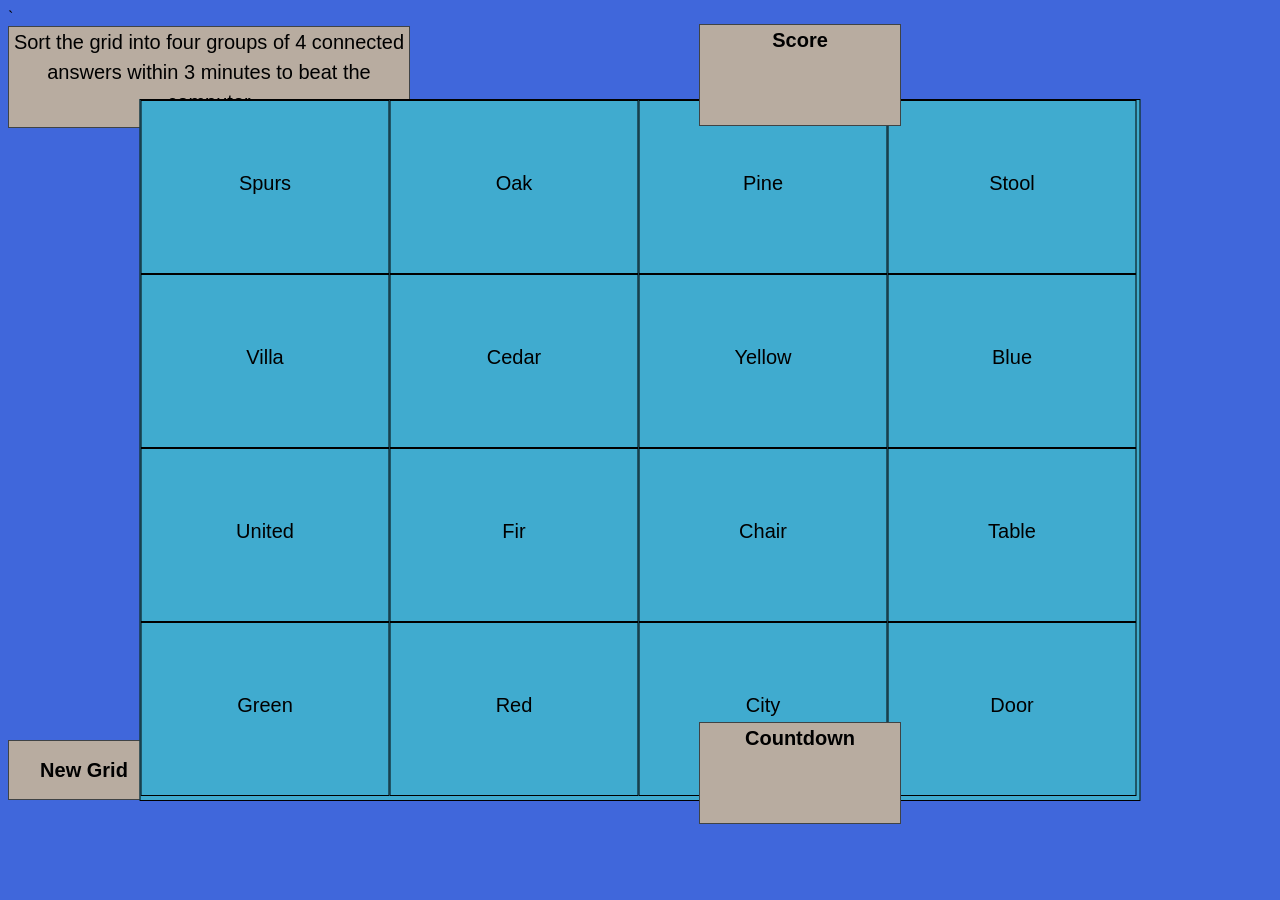
==== home.html @ 1bae53d9 "Score-counter working" ====
<!DOCTYPE html>
<html>
<head>
  <title>Connecting Wall</title>
  <link rel="stylesheet" type="text/css" href="css/app.css">
  <script src="http://ajax.googleapis.com/ajax/libs/jquery/1.11.1/jquery.min.js"></script>`
  <script src= "js/app.js"></script>
</head>
<body>
      
      <div id="newGrid">New Grid</div>
  

  <div class="grid">
      <div class="box"></div>
      <div class="box"></div>
      <div class="box"></div>
      <div class="box"></div>
      <div class="box"></div>
      <div class="box"></div>
      <div class="box"></div>
      <div class="box"></div>
      <div class="box"></div>
      <div class="box"></div>
      <div class="box"></div>
      <div class="box"></div>
      <div class="box"></div>
      <div class="box"></div>
      <div class="box"></div>
      <div class="box"></div>
  </div>

  <div>
    <div id="countdown">Countdown</div>
    <div class="score">Score
      <p id="playerScore">
        
      </p>
    </div>
  </div>

    <div id="instructions">Sort the grid into four groups of 4 connected answers within 3 minutes to beat the computer</div>
 



</body>
</html>
---- css/app.css ----
body{
  background-color: #4067DB;
}

.grid{
  height: 700px;
  width: 999px;
  border:1px solid black;
  position: fixed;
  top: 50%;
  left: 50%;
  background-color: #40ABCF;
  transform: translate(-50%, -50%);
}

#instructions{
  height: 100px;
  width: 400px;
  border: 1px solid #3F4345;
  float: left;
  background-color: #B8ACA0;
  font-size: 20px;
  font-family: arial;
  text-align: center;
  line-height: 30px; 
   
}

.score{
  height: 100px;
  width: 200px;
  border: 1px solid #3F4345;
  float: left;
  background-color: #B8ACA0;
  font-size: 20px;
  font-family: arial;
  text-align: center;
  font-weight: bold;
  line-height: 30px;
  position:  absolute;
  left: 800px;
  top: 75px;
  transform: translate(-50%, -50%)
}

#newGrid{
  height: 58px;
  width: 150px;
  border: 1px solid #3F4345;
  float: left;
  background-color: #B8ACA0;
  font-size: 20px;
  font-family: arial;
  text-align: center;
  font-weight: bold;
  line-height: 58px;
  position:  absolute;
  bottom: 100px;
}

#countdown{
  height: 100px;
  width: 200px;
  border: 1px solid #3F4345;
  float: left;
  background-color: #B8ACA0;
  font-size: 20px;
  font-family: arial;
  text-align: center;
  font-weight: bold;
  line-height: 30px;
  position:  absolute;
  bottom: 25px;
  left: 800px;
  transform: translate(-50%, -50%)
}

.buttons{
  height: 56px;
  width: 202px;
  border: 2px solid #3F4345;
  margin: 0 auto;
  float: left;
  margin: 0 auto;
  background-color: #B8ACA0;
}

.box{
  padding-top: 2px;
  padding-right: 2px;
  padding-bottom: 2px;
  padding-left: 2px;
  height: 168px;
  width: 243px;
  border: 1px solid black;
  float: left;
  margin: 0 auto;
  font-size: 20px;
  font-family: arial;
  text-align: center;
  /*getting text to center vertically was a pain*/
  line-height: 160px;
  background-color: #40ABCF;
}

.clicked{
  padding-top: 2px;
  padding-right: 2px;
  padding-bottom: 2px;
  padding-left: 2px;
  height: 168px;
  width: 243px;
  border: 1px solid black;
  float: left;
  margin: 0 auto;
  font-size: 21px;
  font-family: arial;
  text-align: center;
  font-weight: bold;
  /*getting text to center vertically was a pain*/
  line-height: 160px;
  background-color: #99C789;
}

.group1{
  padding-top: 2px;
  padding-right: 2px;
  padding-bottom: 2px;
  padding-left: 2px;
  height: 168px;
  width: 243px;
  border: 1px solid black;
  float: left;
  margin: 0 auto;
  font-size: 21px;
  font-family: arial;
  text-align: center;
  font-weight: bold;
  /*getting text to center vertically was a pain*/
  line-height: 160px;
  background-color: #9C6DBF;
}

.group2{
  padding-top: 2px;
  padding-right: 2px;
  padding-bottom: 2px;
  padding-left: 2px;
  height: 168px;
  width: 243px;
  border: 1px solid black;
  float: left;
  margin: 0 auto;
  font-size: 21px;
  font-family: arial;
  text-align: center;
  font-weight: bold;
  /*getting text to center vertically was a pain*/
  line-height: 160px;
  background-color: #B06B5B;
}

.group3{
  padding-top: 2px;
  padding-right: 2px;
  padding-bottom: 2px;
  padding-left: 2px;
  height: 168px;
  width: 243px;
  border: 1px solid black;
  float: left;
  margin: 0 auto;
  font-size: 21px;
  font-family: arial;
  text-align: center;
  font-weight: bold;
  /*getting text to center vertically was a pain*/
  line-height: 160px;
  background-color: #CC8029;
}

.group4{
  padding-top: 2px;
  padding-right: 2px;
  padding-bottom: 2px;
  padding-left: 2px;
  height: 168px;
  width: 243px;
  border: 1px solid black;
  float: left;
  margin: 0 auto;
  font-size: 21px;
  font-family: arial;
  text-align: center;
  font-weight: bold;
  /*getting text to center vertically was a pain*/
  line-height: 160px;
  background-color: #B8ACA0;
}
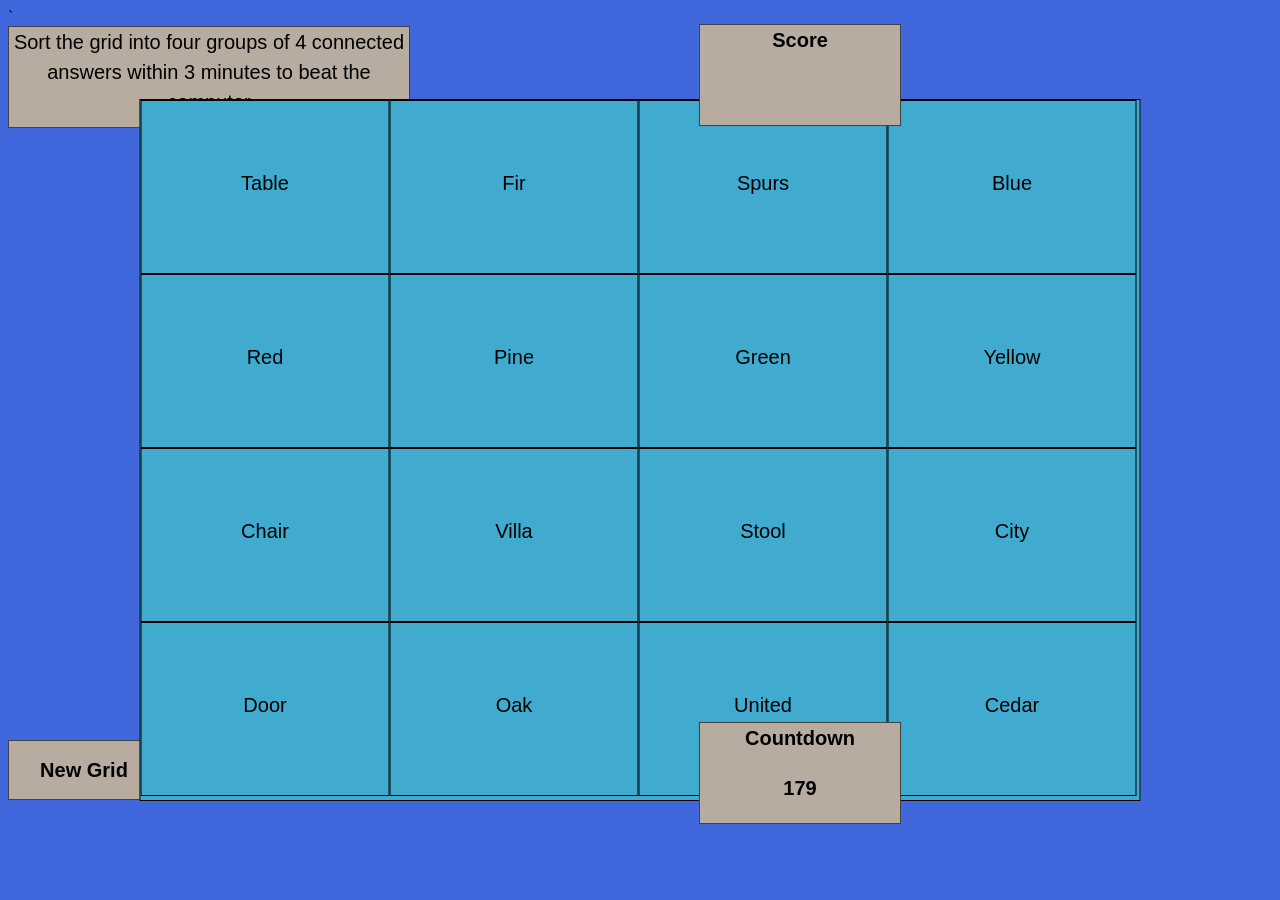
==== commit 7334a03e: "countdown timer added" ====
--- a/home.html
+++ b/home.html
@@ -31,7 +31,8 @@
   </div>
 
   <div>
-    <div id="countdown">Countdown</div>
+    <div class="countdown">Countdown
+      <p id="countdown"></p></div>
     <div class="score">Score
       <p id="playerScore">
         
--- a/css/app.css
+++ b/css/app.css
@@ -58,7 +58,7 @@
   bottom: 100px;
 }
 
-#countdown{
+.countdown{
   height: 100px;
   width: 200px;
   border: 1px solid #3F4345;
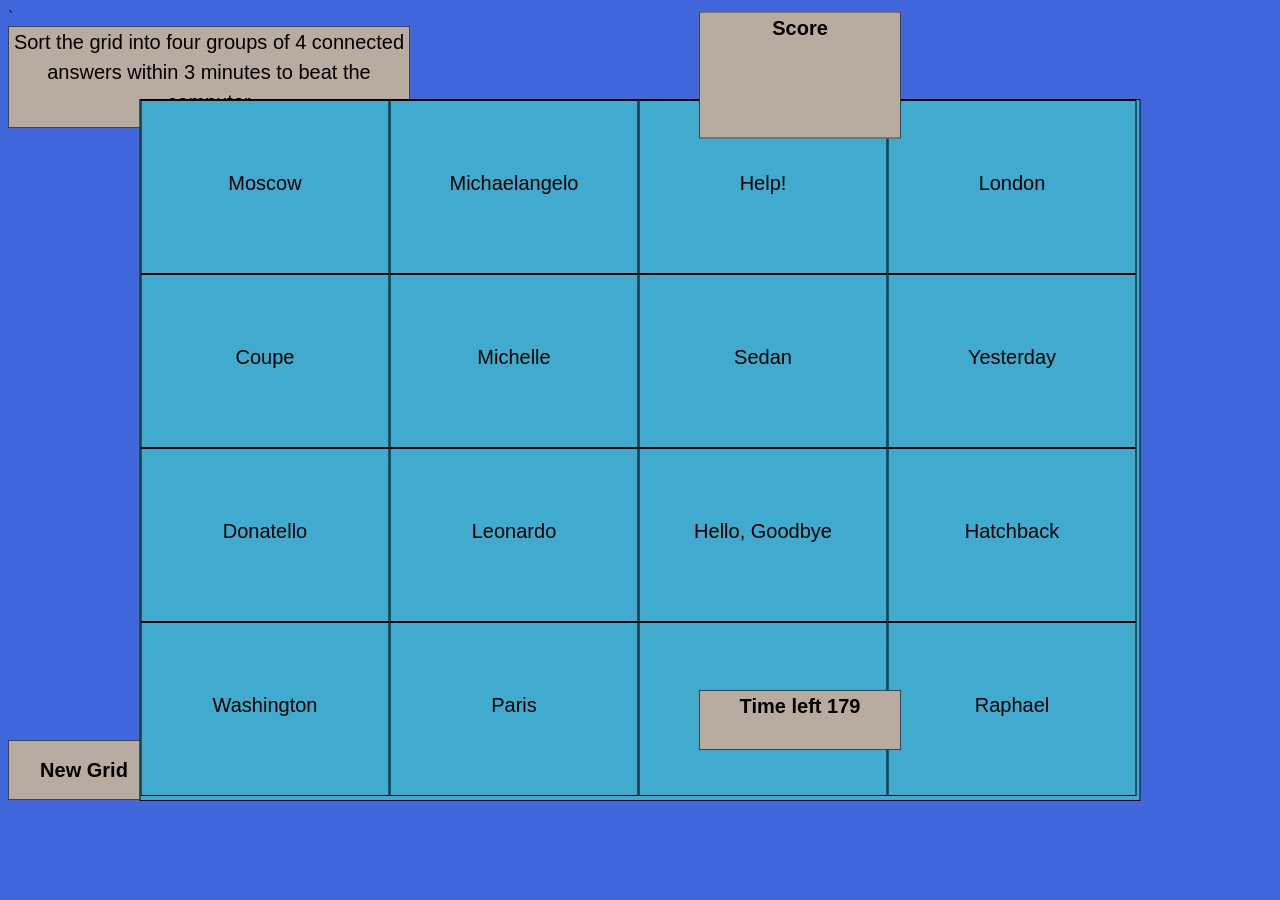
==== commit 9964229b: "New Grid nearly works" ====
--- a/home.html
+++ b/home.html
@@ -31,12 +31,11 @@
   </div>
 
   <div>
-    <div class="countdown">Countdown
-      <p id="countdown"></p></div>
+    <div>
+      <p class="timer"></p>
+    </div>
     <div class="score">Score
-      <p id="playerScore">
-        
-      </p>
+      <p id="playerScore"></p>
     </div>
   </div>
 
--- a/css/app.css
+++ b/css/app.css
@@ -27,7 +27,7 @@
 }
 
 .score{
-  height: 100px;
+  height: 125px;
   width: 200px;
   border: 1px solid #3F4345;
   float: left;
@@ -58,8 +58,8 @@
   bottom: 100px;
 }
 
-.countdown{
-  height: 100px;
+.timer{
+  height: 58px;
   width: 200px;
   border: 1px solid #3F4345;
   float: left;
@@ -70,7 +70,7 @@
   font-weight: bold;
   line-height: 30px;
   position:  absolute;
-  bottom: 25px;
+  bottom: 100px;
   left: 800px;
   transform: translate(-50%, -50%)
 }
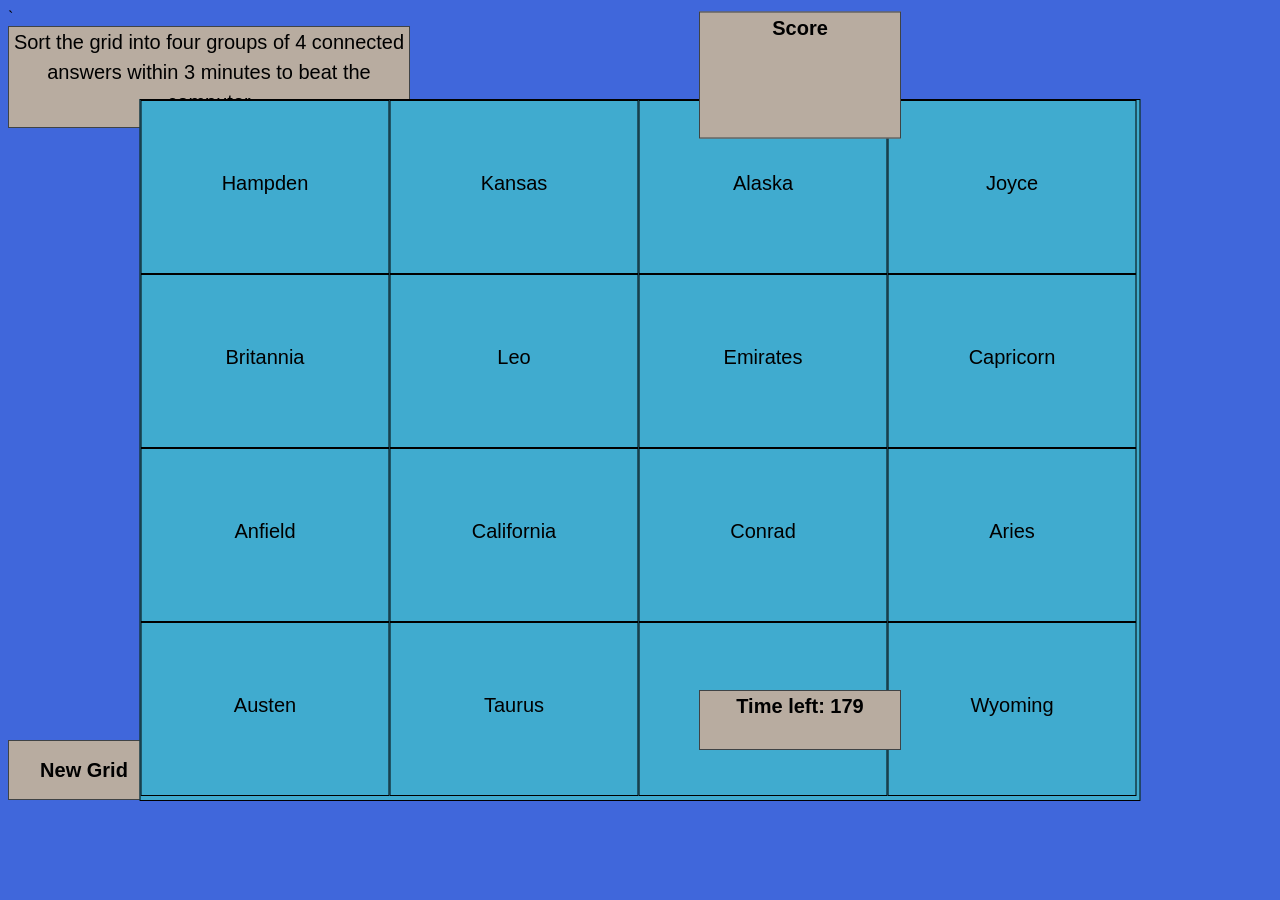
==== commit f40055d1: "All but CSS and score reset" ====
--- a/home.html
+++ b/home.html
@@ -32,9 +32,9 @@
 
   <div>
     <div>
-      <p class="timer"></p>
+      <p class="timer">Time left</p>
     </div>
-    <div class="score">Score
+    <div id="score">Score
       <p id="playerScore"></p>
     </div>
   </div>
--- a/css/app.css
+++ b/css/app.css
@@ -26,7 +26,7 @@
    
 }
 
-.score{
+#score{
   height: 125px;
   width: 200px;
   border: 1px solid #3F4345;
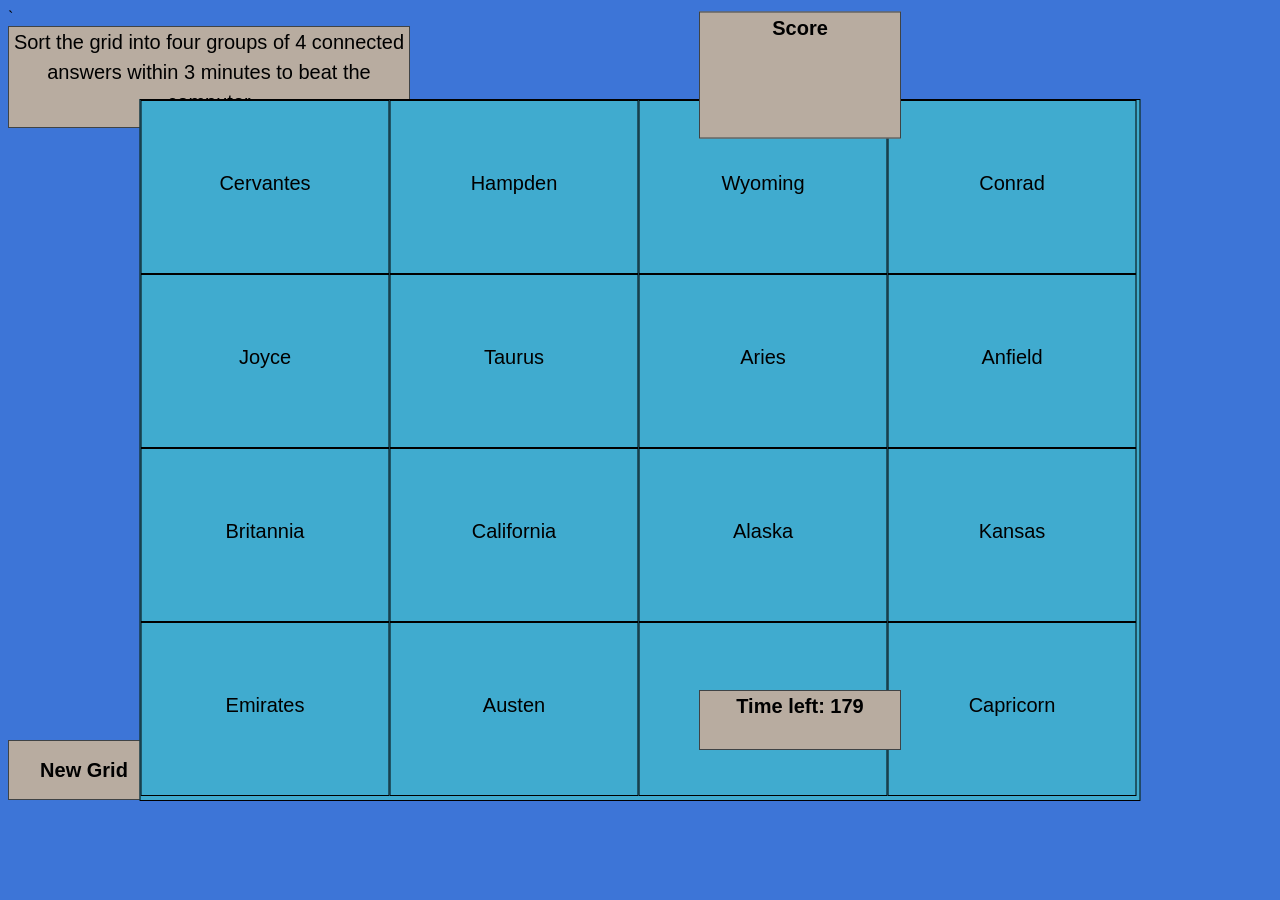
==== commit b3e8cdd5: "updated for heroku" ====
--- a/home.html
+++ b/home.html
@@ -3,7 +3,7 @@
 <head>
   <title>Connecting Wall</title>
   <link rel="stylesheet" type="text/css" href="css/app.css">
-  <script src="http://ajax.googleapis.com/ajax/libs/jquery/1.11.1/jquery.min.js"></script>`
+  <script src="https://ajax.googleapis.com/ajax/libs/jquery/1.11.1/jquery.min.js"></script>`
   <script src= "js/app.js"></script>
 </head>
 <body>
--- a/css/app.css
+++ b/css/app.css
@@ -1,5 +1,6 @@
 body{
-  background-color: #4067DB;
+  background-image: 'WDI_Project1/images/connectingwallbackground.gif';
+  background-color: #3D75D7;
 }
 
 .grid{
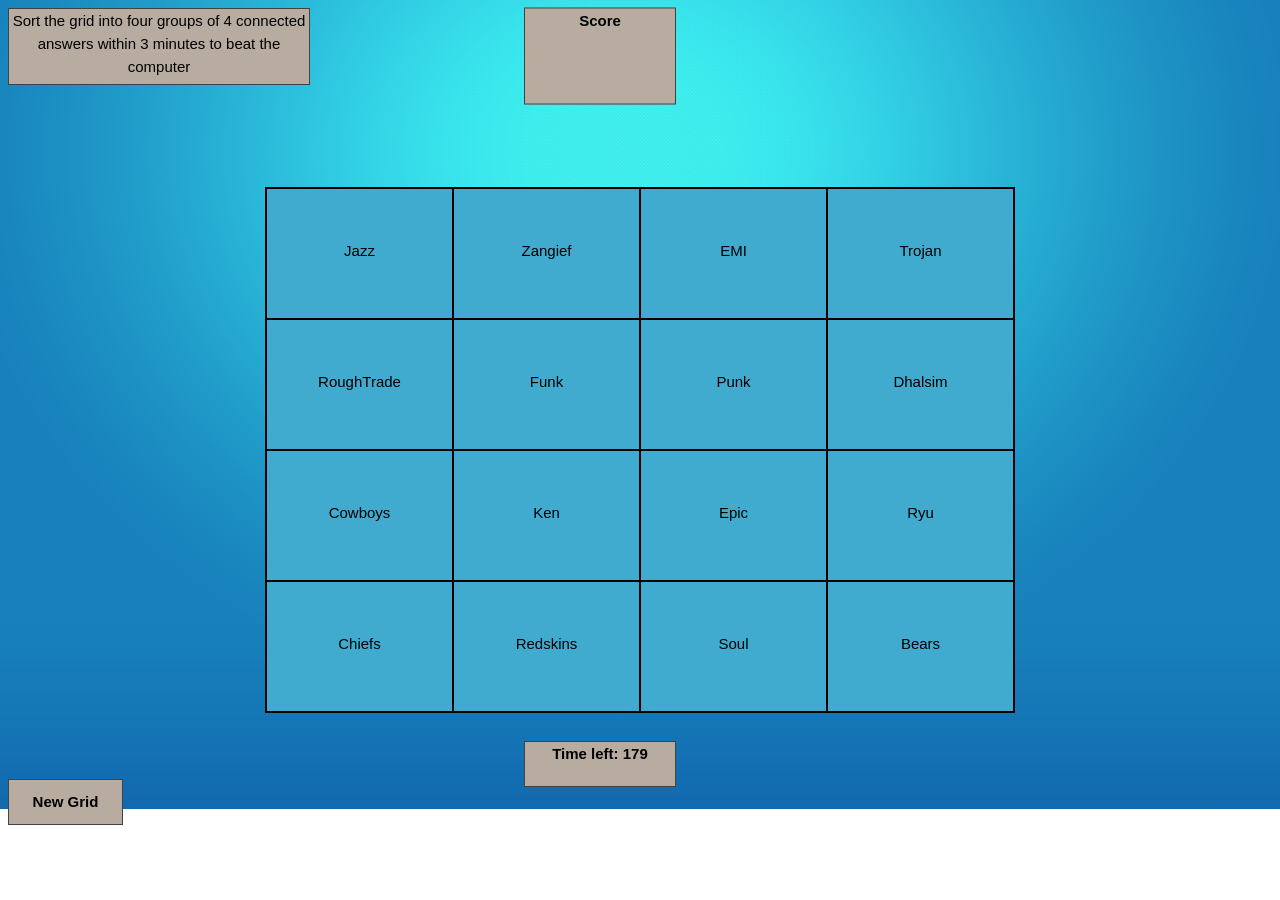
==== commit 550a6eef: "resized to 100%" ====
--- a/home.html
+++ b/home.html
@@ -3,11 +3,13 @@
 <head>
   <title>Connecting Wall</title>
   <link rel="stylesheet" type="text/css" href="css/app.css">
-  <script src="https://ajax.googleapis.com/ajax/libs/jquery/1.11.1/jquery.min.js"></script>`
+  <script src="https://ajax.googleapis.com/ajax/libs/jquery/1.11.1/jquery.min.js"></script>
   <script src= "js/app.js"></script>
 </head>
 <body>
       
+     <!--  <img src="images/connectingwallbackground.jpg"> -->
+
       <div id="newGrid">New Grid</div>
   
 
--- a/css/app.css
+++ b/css/app.css
@@ -1,11 +1,13 @@
 body{
-  background-image: 'WDI_Project1/images/connectingwallbackground.gif';
-  background-color: #3D75D7;
+  background-image: url(../images/connectingwallbackground.jpg);
+  background-size: cover;
+  background-repeat: no-repeat;
+
 }
 
 .grid{
-  height: 700px;
-  width: 999px;
+  height: 524px;
+  width: 748px;
   border:1px solid black;
   position: fixed;
   top: 50%;
@@ -15,64 +17,64 @@
 }
 
 #instructions{
-  height: 100px;
-  width: 400px;
-  border: 1px solid #3F4345;
-  float: left;
-  background-color: #B8ACA0;
-  font-size: 20px;
-  font-family: arial;
-  text-align: center;
-  line-height: 30px; 
+  height: 75px;
+  width: 300px;
+  border: 1px solid #3F4345;
+  float: left;
+  background-color: #B8ACA0;
+  font-size: 15px;
+  font-family: arial;
+  text-align: center;
+  line-height: 23px; 
    
 }
 
 #score{
-  height: 125px;
-  width: 200px;
-  border: 1px solid #3F4345;
-  float: left;
-  background-color: #B8ACA0;
-  font-size: 20px;
-  font-family: arial;
-  text-align: center;
-  font-weight: bold;
-  line-height: 30px;
+  height: 95px;
+  width: 150px;
+  border: 1px solid #3F4345;
+  float: left;
+  background-color: #B8ACA0;
+  font-size: 15px;
+  font-family: arial;
+  text-align: center;
+  font-weight: bold;
+  line-height: 23px;
   position:  absolute;
-  left: 800px;
-  top: 75px;
+  left: 600px;
+  top: 56px;
   transform: translate(-50%, -50%)
 }
 
 #newGrid{
-  height: 58px;
+  height: 44px;
+  width: 113px;
+  border: 1px solid #3F4345;
+  float: left;
+  background-color: #B8ACA0;
+  font-size: 15px;
+  font-family: arial;
+  text-align: center;
+  font-weight: bold;
+  line-height: 44px;
+  position:  absolute;
+  bottom: 75px;
+}
+
+.timer{
+  height: 44px;
   width: 150px;
   border: 1px solid #3F4345;
   float: left;
   background-color: #B8ACA0;
-  font-size: 20px;
-  font-family: arial;
-  text-align: center;
-  font-weight: bold;
-  line-height: 58px;
+  font-size: 15px;
+  font-family: arial;
+  text-align: center;
+  font-weight: bold;
+  line-height: 23px;
   position:  absolute;
-  bottom: 100px;
-}
-
-.timer{
-  height: 58px;
-  width: 200px;
-  border: 1px solid #3F4345;
-  float: left;
-  background-color: #B8ACA0;
-  font-size: 20px;
-  font-family: arial;
-  text-align: center;
-  font-weight: bold;
-  line-height: 30px;
-  position:  absolute;
-  bottom: 100px;
-  left: 800px;
+  bottom: 75px;
+  left: 600px;
   transform: translate(-50%, -50%)
 }
 
@@ -91,16 +93,16 @@
   padding-right: 2px;
   padding-bottom: 2px;
   padding-left: 2px;
-  height: 168px;
-  width: 243px;
-  border: 1px solid black;
-  float: left;
-  margin: 0 auto;
-  font-size: 20px;
-  font-family: arial;
-  text-align: center;
-  /*getting text to center vertically was a pain*/
-  line-height: 160px;
+  height: 125px;
+  width: 181px;
+  border: 1px solid black;
+  float: left;
+  margin: 0 auto;
+  font-size: 15px;
+  font-family: arial;
+  text-align: center;
+  /*getting text to center vertically was a pain*/
+  line-height: 120px;
   background-color: #40ABCF;
 }
 
@@ -109,17 +111,17 @@
   padding-right: 2px;
   padding-bottom: 2px;
   padding-left: 2px;
-  height: 168px;
-  width: 243px;
-  border: 1px solid black;
-  float: left;
-  margin: 0 auto;
-  font-size: 21px;
-  font-family: arial;
-  text-align: center;
-  font-weight: bold;
-  /*getting text to center vertically was a pain*/
-  line-height: 160px;
+  height: 125px;
+  width: 181px;
+  border: 1px solid black;
+  float: left;
+  margin: 0 auto;
+  font-size: 15px;
+  font-family: arial;
+  text-align: center;
+  font-weight: bold;
+  /*getting text to center vertically was a pain*/
+  line-height: 120px;
   background-color: #99C789;
 }
 
@@ -128,17 +130,17 @@
   padding-right: 2px;
   padding-bottom: 2px;
   padding-left: 2px;
-  height: 168px;
-  width: 243px;
-  border: 1px solid black;
-  float: left;
-  margin: 0 auto;
-  font-size: 21px;
-  font-family: arial;
-  text-align: center;
-  font-weight: bold;
-  /*getting text to center vertically was a pain*/
-  line-height: 160px;
+  height: 125px;
+  width: 181px;
+  border: 1px solid black;
+  float: left;
+  margin: 0 auto;
+  font-size: 15px;
+  font-family: arial;
+  text-align: center;
+  font-weight: bold;
+  /*getting text to center vertically was a pain*/
+  line-height: 120px;
   background-color: #9C6DBF;
 }
 
@@ -147,17 +149,17 @@
   padding-right: 2px;
   padding-bottom: 2px;
   padding-left: 2px;
-  height: 168px;
-  width: 243px;
-  border: 1px solid black;
-  float: left;
-  margin: 0 auto;
-  font-size: 21px;
-  font-family: arial;
-  text-align: center;
-  font-weight: bold;
-  /*getting text to center vertically was a pain*/
-  line-height: 160px;
+  height: 125px;
+  width: 181px;
+  border: 1px solid black;
+  float: left;
+  margin: 0 auto;
+  font-size: 15px;
+  font-family: arial;
+  text-align: center;
+  font-weight: bold;
+  /*getting text to center vertically was a pain*/
+  line-height: 120px;
   background-color: #B06B5B;
 }
 
@@ -166,17 +168,17 @@
   padding-right: 2px;
   padding-bottom: 2px;
   padding-left: 2px;
-  height: 168px;
-  width: 243px;
-  border: 1px solid black;
-  float: left;
-  margin: 0 auto;
-  font-size: 21px;
-  font-family: arial;
-  text-align: center;
-  font-weight: bold;
-  /*getting text to center vertically was a pain*/
-  line-height: 160px;
+  height: 125px;
+  width: 181px;
+  border: 1px solid black;
+  float: left;
+  margin: 0 auto;
+  font-size: 15px;
+  font-family: arial;
+  text-align: center;
+  font-weight: bold;
+  /*getting text to center vertically was a pain*/
+  line-height: 120px;
   background-color: #CC8029;
 }
 
@@ -185,17 +187,17 @@
   padding-right: 2px;
   padding-bottom: 2px;
   padding-left: 2px;
-  height: 168px;
-  width: 243px;
-  border: 1px solid black;
-  float: left;
-  margin: 0 auto;
-  font-size: 21px;
-  font-family: arial;
-  text-align: center;
-  font-weight: bold;
-  /*getting text to center vertically was a pain*/
-  line-height: 160px;
-  background-color: #B8ACA0;
-}
-
+  height: 125px;
+  width: 181px;
+  border: 1px solid black;
+  float: left;
+  margin: 0 auto;
+  font-size: 15px;
+  font-family: arial;
+  text-align: center;
+  font-weight: bold;
+  /*getting text to center vertically was a pain*/
+  line-height: 120px;
+  background-color: #B8ACA0;
+}
+
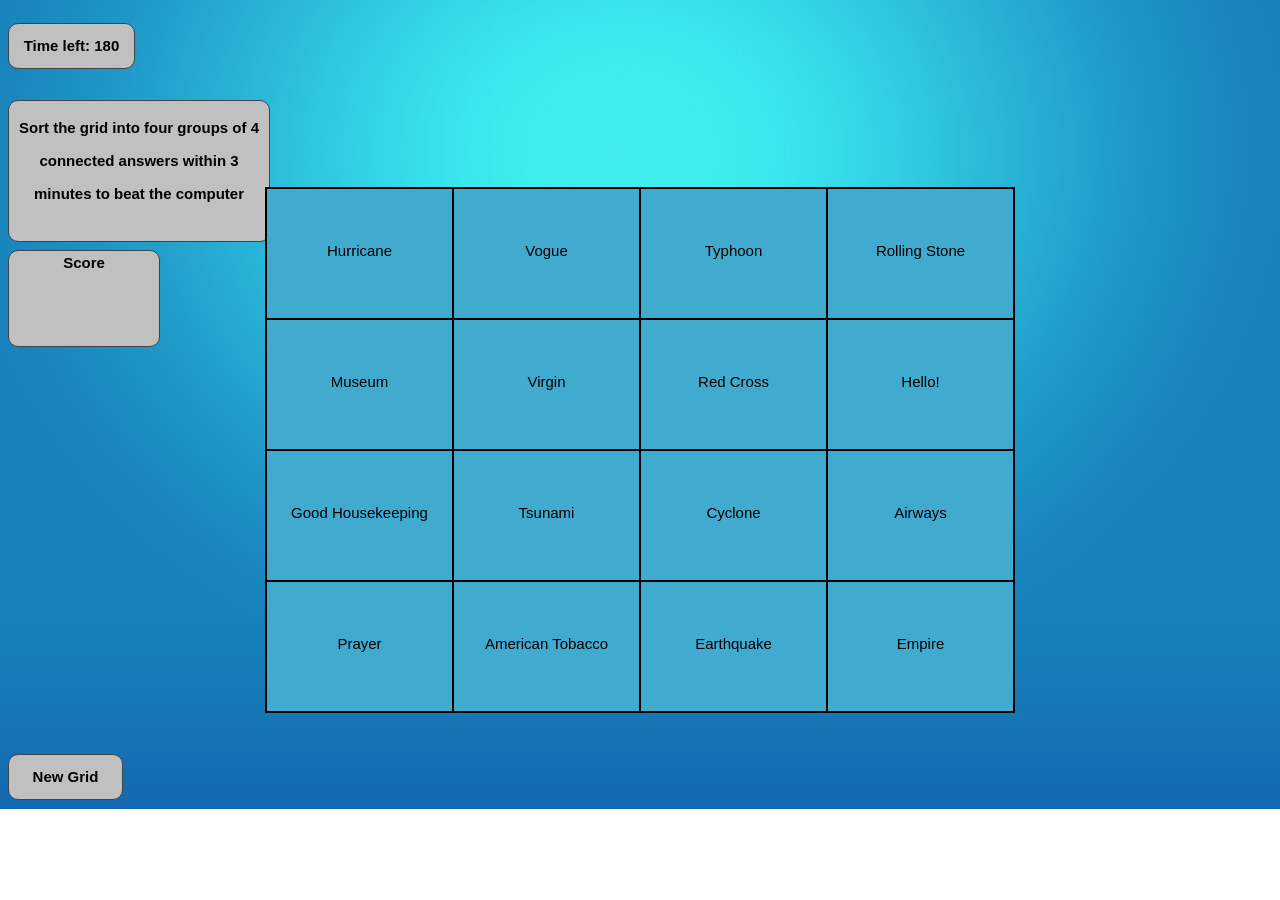
==== commit 79a56c55: "Additional CSS styling done" ====
--- a/home.html
+++ b/home.html
@@ -10,8 +10,19 @@
       
      <!--  <img src="images/connectingwallbackground.jpg"> -->
 
-      <div id="newGrid">New Grid</div>
-  
+      <div class="infoButtons">
+        <div id="newGrid">New Grid</div>
+        <div>
+          <p class="timer">Time left</p>
+        </div>
+        <div id="score">Score
+          <p id="playerScore"></p>
+        </div>
+        <div id="instructions">Sort the grid into four groups of 4 connected answers within 3 minutes to beat the computer</div>
+        </div>
+
+
+    
 
   <div class="grid">
       <div class="box"></div>
@@ -32,16 +43,7 @@
       <div class="box"></div>
   </div>
 
-  <div>
-    <div>
-      <p class="timer">Time left</p>
-    </div>
-    <div id="score">Score
-      <p id="playerScore"></p>
-    </div>
-  </div>
-
-    <div id="instructions">Sort the grid into four groups of 4 connected answers within 3 minutes to beat the computer</div>
+  
  
 
 
--- a/css/app.css
+++ b/css/app.css
@@ -3,7 +3,82 @@
   background-size: cover;
   background-repeat: no-repeat;
 
+
 }
+
+.infoButtons{
+  height: 600px;
+  width: 300px;
+  float:left;
+  background-color: transparent;
+
+}
+
+#instructions{
+  height: 120px;
+  width: 240px;
+  border: 1px solid #3F4345;
+  border-radius: 10px;
+  float: left;
+  background-color: #C0C0C0;
+  font-size: 15px;
+  font-family: arial;
+  font-weight: bold;
+  text-align: center;
+  position: absolute;
+  padding: 10px;
+  top: 100px;
+  line-height: 220%;
+}
+
+#score{
+  height: 95px;
+  width: 150px;
+  border: 1px solid #3F4345;
+  border-radius: 10px;
+  float: left;
+  background-color: #C0C0C0;
+  font-size: 15px;
+  font-family: arial;
+  font-weight: bold;
+  text-align: center;
+  line-height: 23px;
+  position: absolute;
+  top: 250px;
+}
+
+#newGrid{
+  height: 44px;
+  width: 113px;
+  border: 1px solid #3F4345;
+  border-radius: 10px;
+  float: left;
+  background-color:#C0C0C0;
+  font-size: 15px;
+  font-family: arial;
+  text-align: center;
+  font-weight: bold;
+  line-height: 44px;
+  position: absolute;
+  bottom: 100px;
+}
+
+.timer{
+  height: 44px;
+  width: 125px;
+  border: 1px solid #3F4345;
+  border-radius: 10px;
+  float: left;
+  background-color:#C0C0C0;
+  font-size: 15px;
+  font-family: arial;
+  font-weight: bold;
+  text-align: center;
+  line-height: 44px;
+  bottom: 300px;
+  
+}
+
 
 .grid{
   height: 524px;
@@ -16,77 +91,8 @@
   transform: translate(-50%, -50%);
 }
 
-#instructions{
-  height: 75px;
-  width: 300px;
-  border: 1px solid #3F4345;
-  float: left;
-  background-color: #B8ACA0;
-  font-size: 15px;
-  font-family: arial;
-  text-align: center;
-  line-height: 23px; 
-   
-}
 
-#score{
-  height: 95px;
-  width: 150px;
-  border: 1px solid #3F4345;
-  float: left;
-  background-color: #B8ACA0;
-  font-size: 15px;
-  font-family: arial;
-  text-align: center;
-  font-weight: bold;
-  line-height: 23px;
-  position:  absolute;
-  left: 600px;
-  top: 56px;
-  transform: translate(-50%, -50%)
-}
 
-#newGrid{
-  height: 44px;
-  width: 113px;
-  border: 1px solid #3F4345;
-  float: left;
-  background-color: #B8ACA0;
-  font-size: 15px;
-  font-family: arial;
-  text-align: center;
-  font-weight: bold;
-  line-height: 44px;
-  position:  absolute;
-  bottom: 75px;
-}
-
-.timer{
-  height: 44px;
-  width: 150px;
-  border: 1px solid #3F4345;
-  float: left;
-  background-color: #B8ACA0;
-  font-size: 15px;
-  font-family: arial;
-  text-align: center;
-  font-weight: bold;
-  line-height: 23px;
-  position:  absolute;
-  bottom: 75px;
-  left: 600px;
-  transform: translate(-50%, -50%)
-}
-
-.buttons{
-  height: 56px;
-  width: 202px;
-  border: 2px solid #3F4345;
-  margin: 0 auto;
-  float: left;
-  margin: 0 auto;
-  background-color: #B8ACA0;
-}
 
 .box{
   padding-top: 2px;
@@ -101,7 +107,6 @@
   font-size: 15px;
   font-family: arial;
   text-align: center;
-  /*getting text to center vertically was a pain*/
   line-height: 120px;
   background-color: #40ABCF;
 }
@@ -119,8 +124,6 @@
   font-size: 15px;
   font-family: arial;
   text-align: center;
-  font-weight: bold;
-  /*getting text to center vertically was a pain*/
   line-height: 120px;
   background-color: #99C789;
 }
@@ -138,8 +141,6 @@
   font-size: 15px;
   font-family: arial;
   text-align: center;
-  font-weight: bold;
-  /*getting text to center vertically was a pain*/
   line-height: 120px;
   background-color: #9C6DBF;
 }
@@ -157,8 +158,6 @@
   font-size: 15px;
   font-family: arial;
   text-align: center;
-  font-weight: bold;
-  /*getting text to center vertically was a pain*/
   line-height: 120px;
   background-color: #B06B5B;
 }
@@ -176,8 +175,6 @@
   font-size: 15px;
   font-family: arial;
   text-align: center;
-  font-weight: bold;
-  /*getting text to center vertically was a pain*/
   line-height: 120px;
   background-color: #CC8029;
 }
@@ -195,8 +192,6 @@
   font-size: 15px;
   font-family: arial;
   text-align: center;
-  font-weight: bold;
-  /*getting text to center vertically was a pain*/
   line-height: 120px;
   background-color: #B8ACA0;
 }
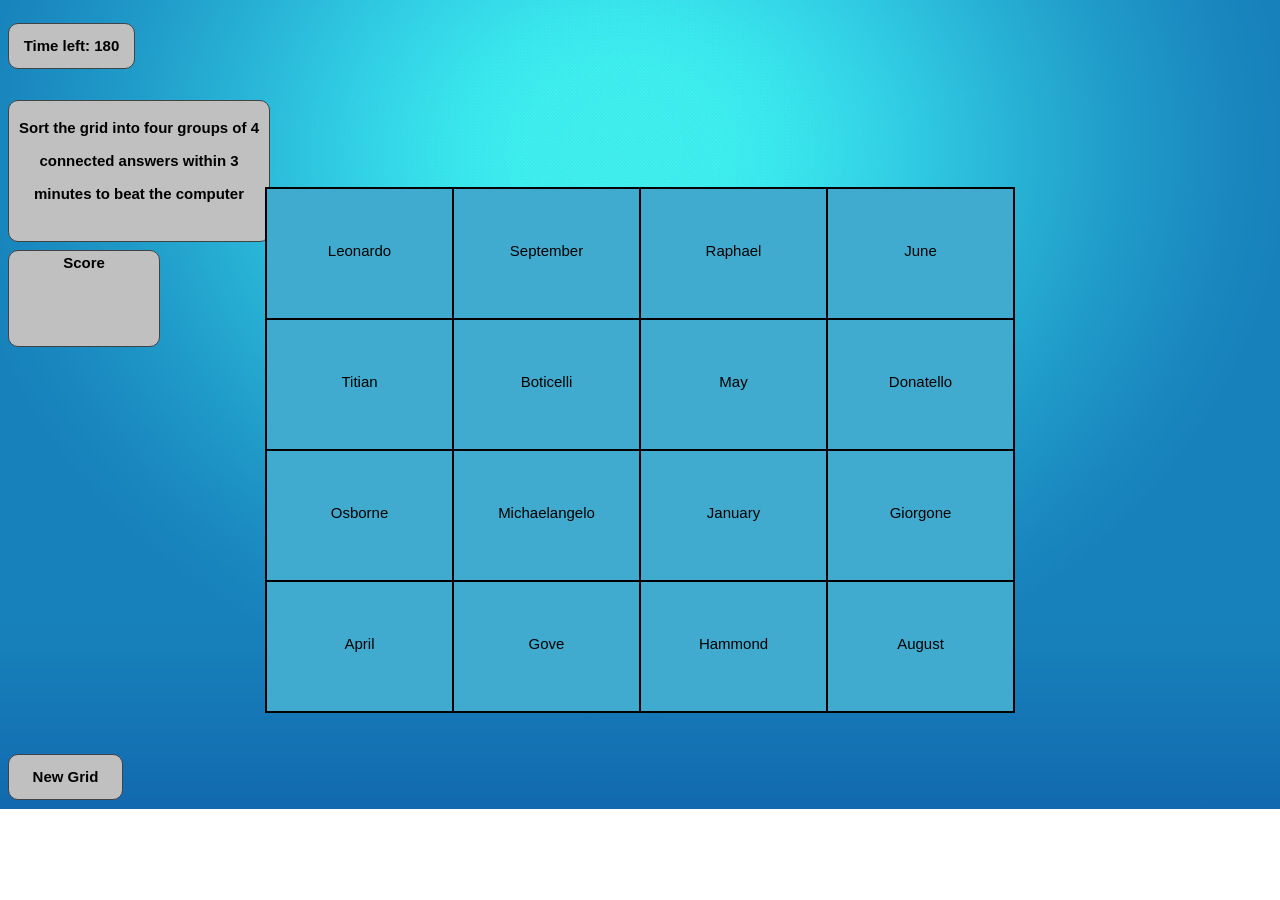
==== commit 354fdf5d: "With theme" ====
--- a/home.html
+++ b/home.html
@@ -7,6 +7,10 @@
   <script src= "js/app.js"></script>
 </head>
 <body>
+
+    <audio autoplay>
+      <source src="OnlyConnectIntro.mp3" type="audio/mpeg">
+    </audio>  
       
      <!--  <img src="images/connectingwallbackground.jpg"> -->
 
